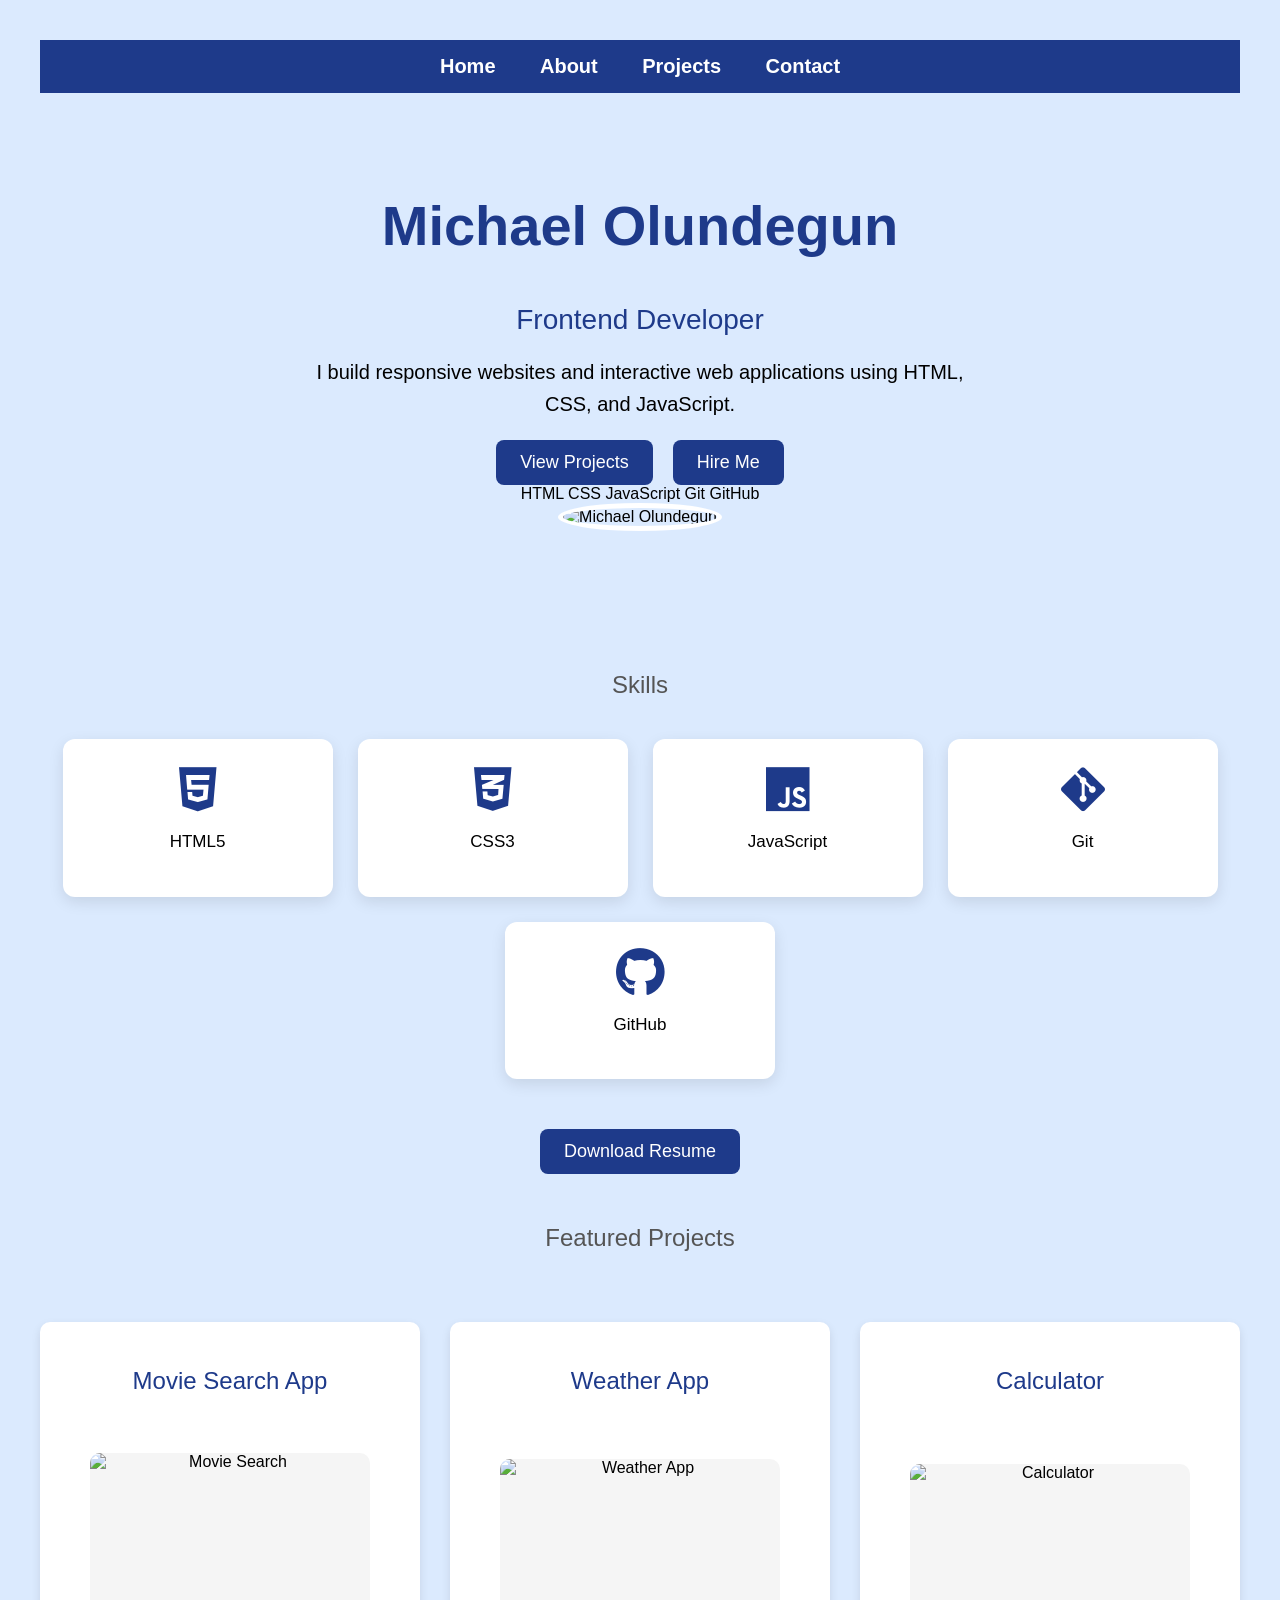
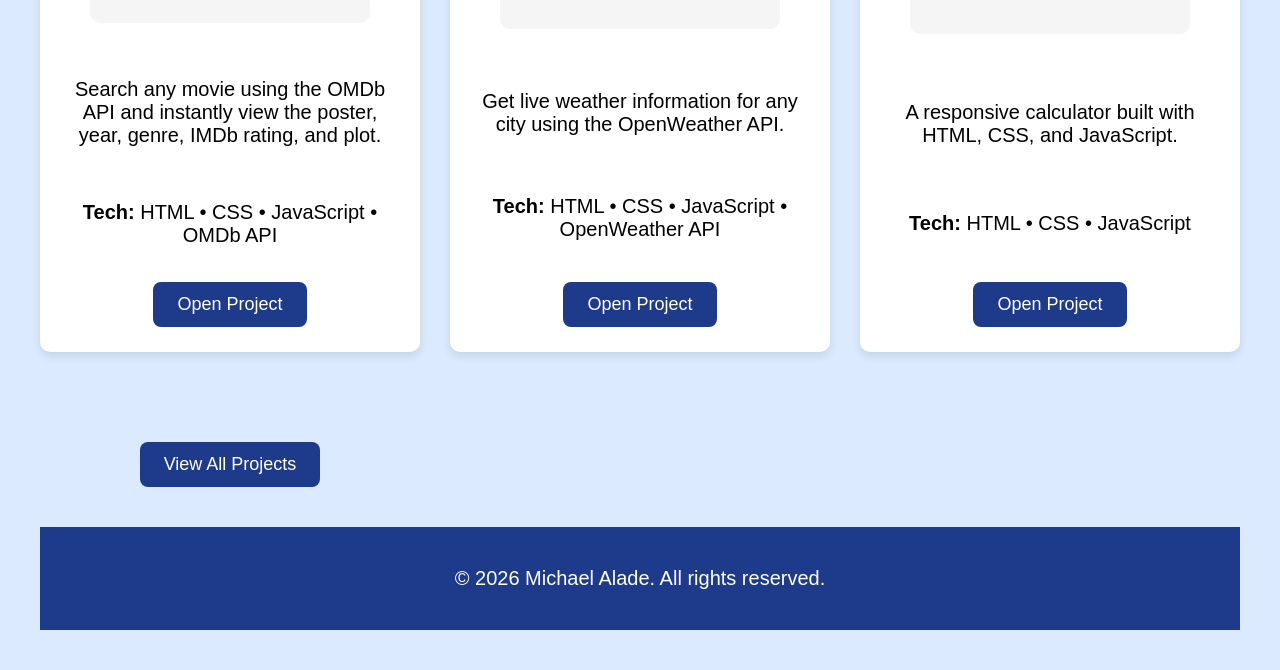
==== index.html @ 9caf170b "Added Expense Tracker and updated portfolio" ====
<!DOCTYPE html>
<html>

<head>
    <title>Michael Alade</title>
    <link rel="stylesheet" href="style.css">
    <link rel="stylesheet" href="https://cdnjs.cloudflare.com/ajax/libs/font-awesome/6.7.2/css/all.min.css">
</head>

<body>

<nav>
    <a href="index.html">Home</a>
    <a href="about.html">About</a>
    <a href="projects.html">Projects</a>
    <a href="contact.html">Contact</a>
</nav>

<div class="container">

<section class="hero">

<div class="hero-text">

<h1>Michael Olundegun</h1>

<h2>Frontend Developer</h2>

<p>
I build responsive websites and interactive web applications
using HTML, CSS, and JavaScript.
</p>

<div class="button-group">

<a href="projects.html">
<button>View Projects</button>
</a>

<a href="contact.html">
<button>Hire Me</button>
</a>

</div>

<div class="tech-stack">

<span>HTML</span>

<span>CSS</span>

<span>JavaScript</span>

<span>Git</span>

<span>GitHub</span>

</div>

</div>

<div class="hero-image">

<img src="images/michael.jpg"
alt="Michael Olundegun"
class="profile-photo">

</div>

</section>

</div>

</body>

<h2>Skills</h2>

<div class="skills">

    <div class="skill">
        <i class="fa-brands fa-html5"></i>
        <p>HTML5</p>
    </div>

    <div class="skill">
        <i class="fa-brands fa-css3-alt"></i>
        <p>CSS3</p>
    </div>

    <div class="skill">
        <i class="fa-brands fa-js"></i>
        <p>JavaScript</p>
    </div>

    <div class="skill">
    <i class="fa-brands fa-git-alt"></i>
    <p>Git</p>
</div>

   <div class="skill">
    <i class="fa-brands fa-github"></i>
    <p>GitHub</p>
</div>

</div>

<div class="resume-button">
    <a href="resume.pdf" download>
        <button>Download Resume</button>
    </a>
</div>

<h2>Featured Projects</h2>

<div class="projects-grid">
    
    <div class="project-card">
        
        <h2>Movie Search App</h2>

    <img src="images/Movie Search.png" alt="Movie Search">

    <p>
        Search any movie using the OMDb API and instantly view the poster,
        year, genre, IMDb rating, and plot.
    </p>

    <p><strong>Tech:</strong> HTML • CSS • JavaScript • OMDb API</p>

    <a href="movie.html">
        <button>Open Project</button>
    </a>

</div>

<div class="project-card">
    <h2>Weather App</h2>

    <img src="images/Weather App.png" alt="Weather App">

    <p>
        Get live weather information for any city using the OpenWeather API.
    </p>

    <p><strong>Tech:</strong> HTML • CSS • JavaScript • OpenWeather API</p>

    <a href="weather.html">
        <button>Open Project</button>
    </a>
</div>


<div class="project-card">
    <h2>Calculator</h2>

    <img src="images/calculator.png" alt="Calculator">

    <p>
        A responsive calculator built with HTML, CSS, and JavaScript.
    </p>

    <p><strong>Tech:</strong> HTML • CSS • JavaScript</p>

    <a href="calculator.html">
        <button>Open Project</button>
    </a>
</div>

<div class="button-group">
    <a href="projects.html">
        <button>View All Projects</button>
    </a>
</div>
</div>

<footer>

    <p>© 2026 Michael Alade. All rights reserved.</p>

</footer>

</body>

</html>
---- style.css ----
/* ===========================
   GENERAL
=========================== */

body {
    background-color: #dbeafe;
    font-family: Arial, sans-serif;
    text-align: center;
    padding: 40px;
    margin: 0;
}

.container{
    max-width:1200px;
    width:90%;
    margin:50px auto;
    background:transparent;
    padding:30px;
}

h1 {
    color: #1e3a8a;
}

h2 {
    color: #555;
    font-size: 24px;
    font-weight: normal;
}

p {
    font-size: 20px;
}

/* ===========================
   NAVIGATION
=========================== */

nav {
    background-color: #1e3a8a;
    padding: 15px;
    margin-bottom: 30px;
    text-align: center;
    position: sticky;
    top: 0;
    z-index: 1000;
}

nav a {
    color: white;
    text-decoration: none;
    margin: 0 20px;
    font-size: 20px;
    font-weight: bold;
}

nav a:hover {
    color: #cbd5e1;
}

/* ===========================
   BUTTONS
=========================== */

button {
    background: #1e3a8a;
    color: white;
    border: none;
    padding: 12px 24px;
    border-radius: 8px;
    font-size: 18px;
    cursor: pointer;
    transition: background-color 0.3s, transform 0.2s;
}

button:hover {
    background: #2563eb;
    transform: scale(1.05);
}

.button-group {
    display: flex;
    justify-content: center;
    gap: 20px;
    margin-top: 20px;
}

.button-group a {
    text-decoration: none;
}

/* ===========================
   PROFILE
=========================== */

.profile-photo {
    width: 180px;
    height: 180px;
    border-radius: 50%;
    object-fit: cover;
    border: 5px solid white;
}

/* ===========================
   FOOTER
=========================== */

footer {
    margin-top: 40px;
    padding: 20px;
    text-align: center;
    color: white;
    background-color: #1e3a8a;
}

/* ===========================
   PROJECT CARDS
=========================== */

.project-card {
    background: white;
    border-radius: 10px;
    padding: 25px;
    margin: 40px auto;
    max-width: 700px;
    box-shadow: 0 4px 10px rgba(0,0,0,0.1);
    transition: transform 0.3s ease, box-shadow 0.3s ease;
}

.project-card:hover {
    transform: translateY(-8px);
    box-shadow: 0 12px 30px rgba(0,0,0,0.15);
}

.project-card h2 {
    color: #1e3a8a;
}

.project-card p {
    margin: 18px 0;
}

.project-card img {
    width: 280px;
    height: 170px;
    object-fit: contain;
    display: block;
    margin: 20px auto;
    border-radius: 10px;
    background: #f5f5f5;
}

/* ===========================
   CALCULATOR
=========================== */

.calculator {
    width: 320px;
    margin: 50px auto;
    background: white;
    padding: 20px;
    border-radius: 15px;
    box-shadow: 0 5px 15px rgba(0,0,0,0.2);
}

#display {
    width: 100%;
    height: 60px;
    font-size: 28px;
    text-align: right;
    padding: 10px;
    margin-bottom: 20px;
    border: 2px solid #ddd;
    border-radius: 10px;
    box-sizing: border-box;
}

.buttons {
    display: grid;
    grid-template-columns: repeat(4, 1fr);
    gap: 10px;
}

.buttons button {
    height: 60px;
    font-size: 22px;
}

/* ===========================
   TODO APP
=========================== */

#taskList {
    list-style: none;
    padding: 0;
}

#taskList li {
    margin: 15px 0;
    cursor: pointer;
    font-size: 28px;
}

#taskList button {
    margin-left: 15px;
    padding: 5px 12px;
    font-size: 16px;
    border: none;
    border-radius: 6px;
    background-color: crimson;
}

#taskList button:hover {
    background-color: darkred;
}

/* ===========================
   CLOCK
=========================== */

.clock-container {
    text-align: center;
    margin-top: 100px;
}

#clock {
    font-size: 70px;
    font-weight: bold;
    color: #1f3c88;
    margin-top: 30px;
}

.skills{
    display:flex;
    justify-content:center;
    flex-wrap:wrap;
    gap:25px;
    margin:40px 0;
}

.skill{
    width:120px;
    background:white;
    padding:20px;
    border-radius:12px;
    box-shadow:0 5px 15px rgba(0,0,0,.1);
    transition:0.3s;
}

.skill:hover{
    transform:translateY(-8px);
}

.skill i{
    font-size:50px;
    color:#1e3a8a;
}

.skill p{
    margin-top:15px;
    font-size:18px;
}

@keyframes fadeIn{

    from{
        opacity:0;
        transform:translateY(20px);
    }

    to{
        opacity:1;
        transform:translateY(0);
    }

}

.container{
    animation:fadeIn 1s ease;
}

@media (max-width:768px){

    body{
        padding:20px;
    }

    .container{
        width:90%;
        padding:20px;
    }

    nav a{
        display:block;
        margin:12px 0;
    }

    .project-card{
        width:100%;
    }

    .project-card img{
        width:100%;
        height:auto;
    }

    #movieInput,
    #cityInput{
        width:90%;
    }

 button{
    width:100%;
    margin-top:10px;
}

} 

.hero{
    text-align:center;
    margin-bottom:60px;
}

.hero h1{
    font-size:48px;
    margin-top:20px;
}

.hero h2{
    color:#1e3a8a;
    font-size:28px;
    margin-bottom:20px;
}

.hero p{
    max-width:650px;
    margin:20px auto;
    line-height:1.6;
}

.stats{
    display:flex;
    justify-content:center;
    gap:30px;
    flex-wrap:wrap;
    margin:50px 0;
}

.stat-box{
    background:white;
    width:180px;
    padding:25px;
    border-radius:15px;
    box-shadow:0 5px 15px rgba(0,0,0,.1);
}

.stat-box h1{
    color:#1e3a8a;
    font-size:40px;
    margin:0;
}

.stat-box p{
    font-size:18px;
}

.skills {
    display: flex;
    justify-content: center;
    gap: 25px;
    flex-wrap: wrap;
    margin: 40px 0;
}

.skill {
    width: 220px;
    background: white;
    padding: 25px;
    
}

.skill:hover {
    transform: translateY(-8px);
    box-shadow: 0 12px 25px rgba(0,0,0,.15);
}

.skill h3 {
    color: #1e3a8a;
    margin-bottom: 15px;
}

.skill p {
    font-size: 17px;
    line-height: 1.5;
}

.resume-button {
    text-align: center;
    margin: 40px 0;
}

.hero h1 {
    font-size: 3.5rem;
}

.projects-grid{
    display:grid;
    grid-template-columns:repeat(auto-fit,minmax(300px,1fr));
    gap:30px;
    margin-top:30px;
}

.resume-button {
    text-align: center;
    margin: 40px 0;
    width: 100%;
}

.resume-button{
    text-align:center;
    margin:50px 0;
}

.project-card{
    display:flex;
    flex-direction:column;
    justify-content:space-between;
    min-height:580px;
}
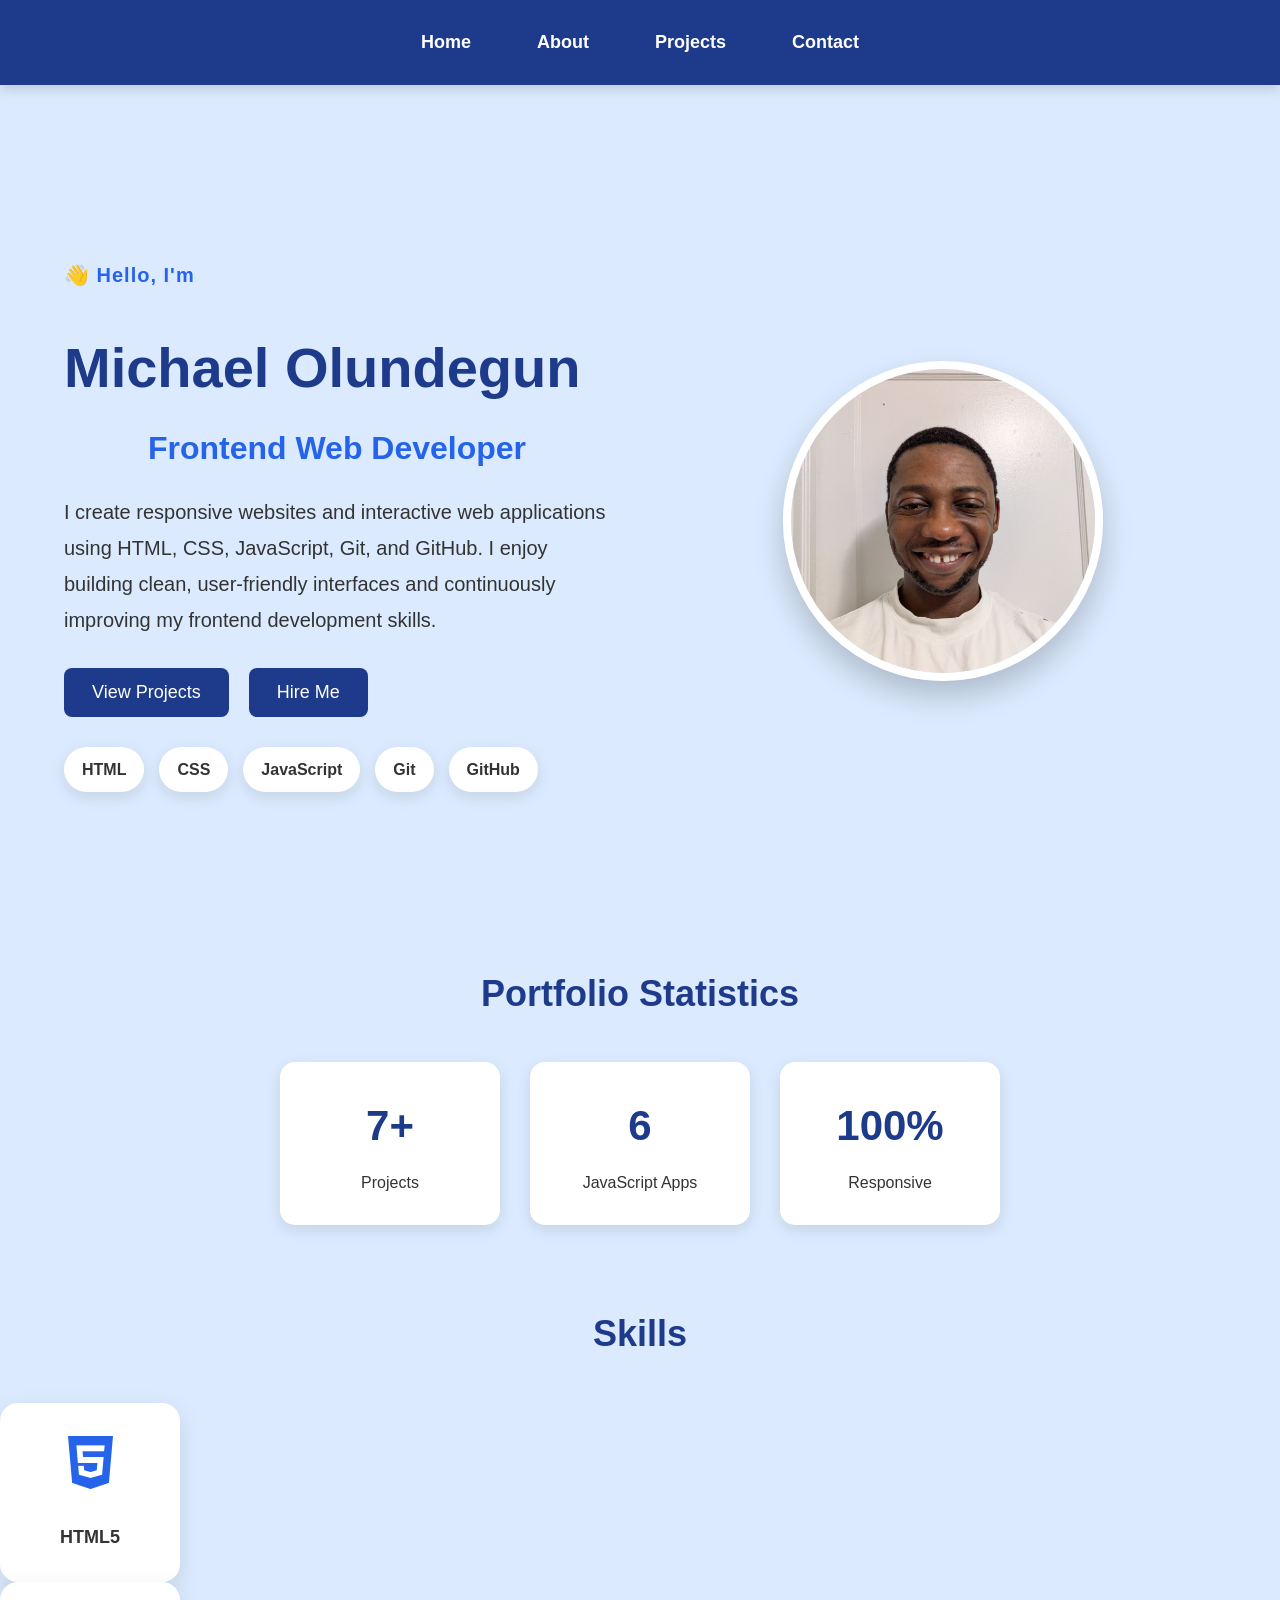
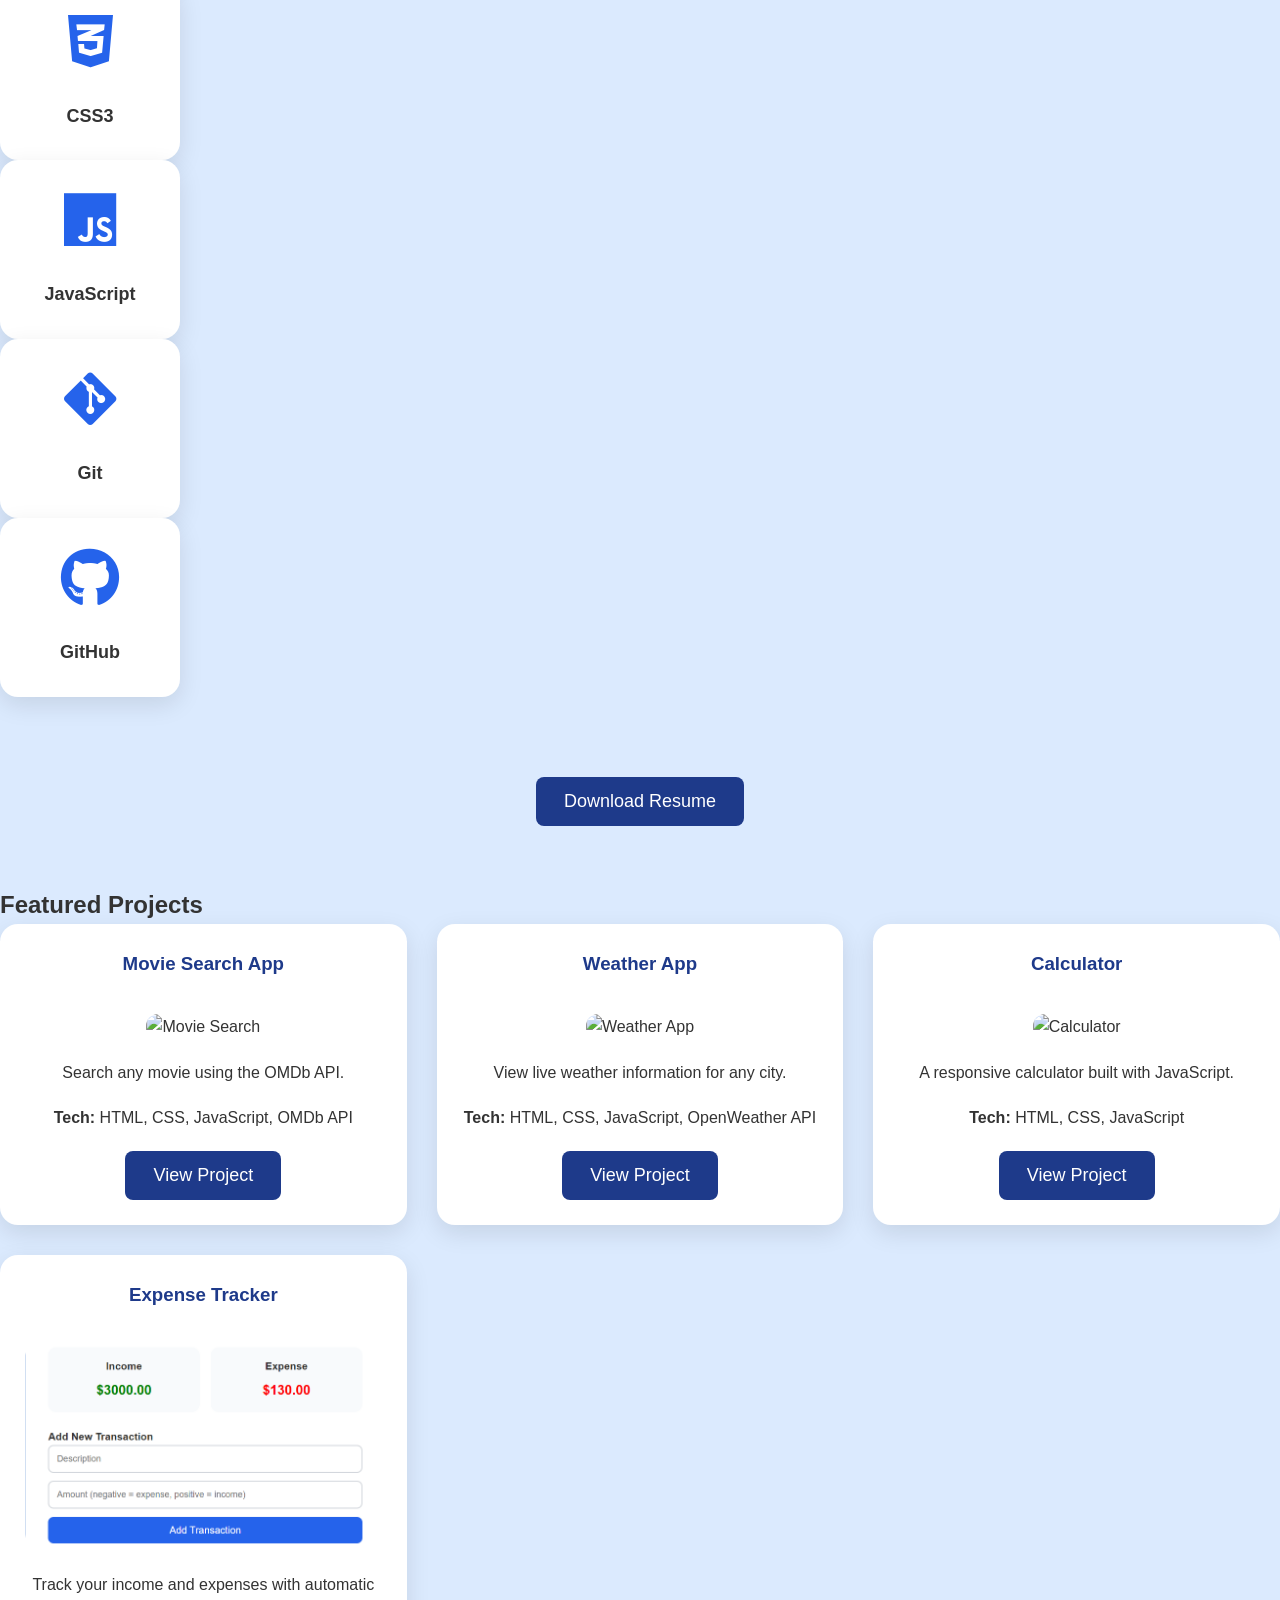
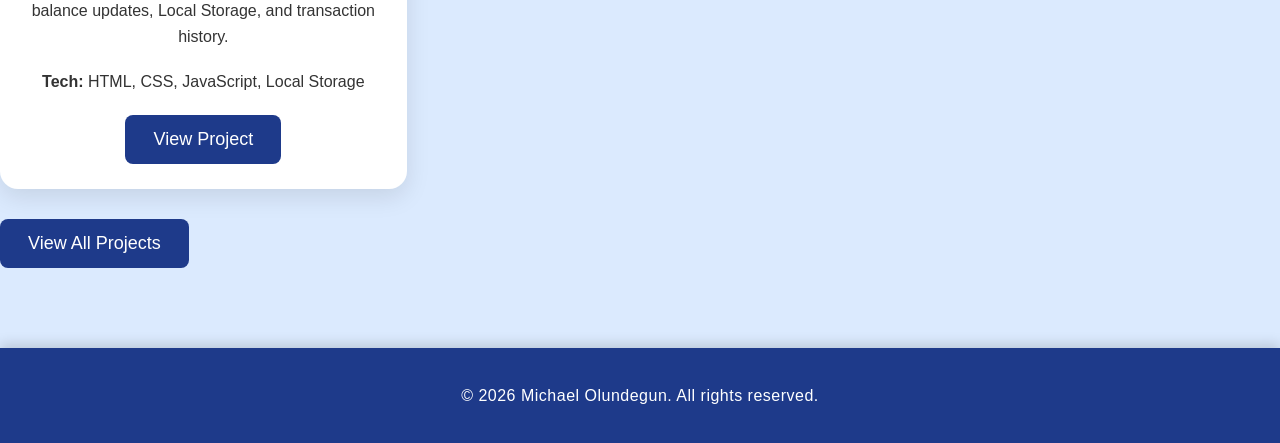
==== commit ecd8196e: "Added Expense Tracker and updated portfolio" ====
--- a/index.html
+++ b/index.html
@@ -2,14 +2,14 @@
 <html>
 
 <head>
-    <title>Michael Alade</title>
+    <title>Michael Olundegun</title>
     <link rel="stylesheet" href="style.css">
     <link rel="stylesheet" href="https://cdnjs.cloudflare.com/ajax/libs/font-awesome/6.7.2/css/all.min.css">
 </head>
 
 <body>
 
-<nav>
+    <nav>
     <a href="index.html">Home</a>
     <a href="about.html">About</a>
     <a href="projects.html">Projects</a>
@@ -17,92 +17,118 @@
 </nav>
 
 <div class="container">
-
-<section class="hero">
-
-<div class="hero-text">
+    
+    <section class="hero">
+
+    <div class="hero-text">
+
+        <p class="hero-greeting">
+    👋 Hello, I'm
+</p>
 
 <h1>Michael Olundegun</h1>
 
-<h2>Frontend Developer</h2>
-
-<p>
-I build responsive websites and interactive web applications
-using HTML, CSS, and JavaScript.
+       <h2>
+    Frontend Web Developer
+</h2>
+
+       <p>
+    I create responsive websites and interactive web applications
+    using HTML, CSS, JavaScript, Git, and GitHub. I enjoy building
+    clean, user-friendly interfaces and continuously improving my
+    frontend development skills.
 </p>
 
-<div class="button-group">
-
-<a href="projects.html">
-<button>View Projects</button>
-</a>
-
-<a href="contact.html">
-<button>Hire Me</button>
-</a>
-
-</div>
-
-<div class="tech-stack">
-
-<span>HTML</span>
-
-<span>CSS</span>
-
-<span>JavaScript</span>
-
-<span>Git</span>
-
-<span>GitHub</span>
-
-</div>
-
-</div>
-
-<div class="hero-image">
-
-<img src="images/michael.jpg"
-alt="Michael Olundegun"
-class="profile-photo">
-
-</div>
+        <div class="button-group">
+
+            <a href="projects.html">
+                <button>View Projects</button>
+            </a>
+
+            <a href="contact.html">
+                <button>Hire Me</button>
+            </a>
+
+        </div>
+
+        <div class="tech-stack">
+
+            <span>HTML</span>
+            <span>CSS</span>
+            <span>JavaScript</span>
+            <span>Git</span>
+            <span>GitHub</span>
+
+        </div>
+
+    </div>
+
+    <div class="hero-image">
+
+        <img src="images/michael.jpg"
+             alt="Michael Olundegun"
+             class="profile-photo">
+
+    </div>
 
 </section>
 
 </div>
 
-</body>
+<section class="stats-section">
+    <h2>Portfolio Statistics</h2>
+
+    <div class="stats">
+
+        <div class="stat-box">
+            <h1>7+</h1>
+            <p>Projects</p>
+        </div>
+
+        <div class="stat-box">
+            <h1>6</h1>
+            <p>JavaScript Apps</p>
+        </div>
+
+        <div class="stat-box">
+            <h1>100%</h1>
+            <p>Responsive</p>
+        </div>
+
+    </div>
+
+</section>
+
+<section class="skills-section">
 
 <h2>Skills</h2>
 
-<div class="skills">
-
-    <div class="skill">
-        <i class="fa-brands fa-html5"></i>
-        <p>HTML5</p>
-    </div>
-
-    <div class="skill">
-        <i class="fa-brands fa-css3-alt"></i>
-        <p>CSS3</p>
-    </div>
-
-    <div class="skill">
-        <i class="fa-brands fa-js"></i>
-        <p>JavaScript</p>
-    </div>
-
-    <div class="skill">
+<div class="skill">
+    <i class="fa-brands fa-html5"></i>
+    <p>HTML5</p>
+</div>
+
+<div class="skill">
+    <i class="fa-brands fa-css3-alt"></i>
+    <p>CSS3</p>
+</div>
+
+<div class="skill">
+    <i class="fa-brands fa-js"></i>
+    <p>JavaScript</p>
+</div>
+
+<div class="skill">
     <i class="fa-brands fa-git-alt"></i>
     <p>Git</p>
 </div>
 
-   <div class="skill">
+<div class="skill">
     <i class="fa-brands fa-github"></i>
     <p>GitHub</p>
 </div>
 
-</div>
+</section>
 
 <div class="resume-button">
     <a href="resume.pdf" download>
@@ -113,57 +139,88 @@
 <h2>Featured Projects</h2>
 
 <div class="projects-grid">
-    
-    <div class="project-card">
-        
-        <h2>Movie Search App</h2>
-
-    <img src="images/Movie Search.png" alt="Movie Search">
+
+    <div class="project-card">
+
+        <h3>Movie Search App</h3>
+
+        <img src="images/Movie Search.png" alt="Movie Search">
+
+        <p>
+            Search any movie using the OMDb API.
+        </p>
+
+        <p>
+            <strong>Tech:</strong> HTML, CSS, JavaScript, OMDb API
+        </p>
+
+        <a href="movie.html">
+            <button>View Project</button>
+        </a>
+
+    </div>
+
+    <div class="project-card">
+
+        <h3>Weather App</h3>
+
+        <img src="images/Weather App.png" alt="Weather App">
+
+        <p>
+            View live weather information for any city.
+        </p>
+
+        <p>
+            <strong>Tech:</strong> HTML, CSS, JavaScript, OpenWeather API
+        </p>
+
+        <a href="weather.html">
+            <button>View Project</button>
+        </a>
+
+    </div>
+
+    <div class="project-card">
+
+        <h3>Calculator</h3>
+
+        <img src="images/calculator.png" alt="Calculator">
+
+        <p>
+            A responsive calculator built with JavaScript.
+        </p>
+
+        <p>
+            <strong>Tech:</strong> HTML, CSS, JavaScript
+        </p>
+
+        <a href="calculator.html">
+            <button>View Project</button>
+        </a>
+
+    </div>
+
+    <div class="project-card">
+
+    <h3>Expense Tracker</h3>
+
+    <img src="images/expense-tracker.png" alt="Expense Tracker">
 
     <p>
-        Search any movie using the OMDb API and instantly view the poster,
-        year, genre, IMDb rating, and plot.
+        Track your income and expenses with automatic balance updates,
+        Local Storage, and transaction history.
     </p>
 
-    <p><strong>Tech:</strong> HTML • CSS • JavaScript • OMDb API</p>
-
-    <a href="movie.html">
-        <button>Open Project</button>
+    <p>
+        <strong>Tech:</strong> HTML, CSS, JavaScript, Local Storage
+    </p>
+
+    <a href="expense.html">
+        <button>View Project</button>
     </a>
 
 </div>
 
-<div class="project-card">
-    <h2>Weather App</h2>
-
-    <img src="images/Weather App.png" alt="Weather App">
-
-    <p>
-        Get live weather information for any city using the OpenWeather API.
-    </p>
-
-    <p><strong>Tech:</strong> HTML • CSS • JavaScript • OpenWeather API</p>
-
-    <a href="weather.html">
-        <button>Open Project</button>
-    </a>
-</div>
-
-
-<div class="project-card">
-    <h2>Calculator</h2>
-
-    <img src="images/calculator.png" alt="Calculator">
-
-    <p>
-        A responsive calculator built with HTML, CSS, and JavaScript.
-    </p>
-
-    <p><strong>Tech:</strong> HTML • CSS • JavaScript</p>
-
-    <a href="calculator.html">
-        <button>Open Project</button>
-    </a>
 </div>
 
 <div class="button-group">
@@ -171,11 +228,10 @@
         <button>View All Projects</button>
     </a>
 </div>
-</div>
 
 <footer>
 
-    <p>© 2026 Michael Alade. All rights reserved.</p>
+    <p>© 2026 Michael Olundegun. All rights reserved.</p>
 
 </footer>
 
--- a/style.css
+++ b/style.css
@@ -1,430 +1,996 @@
-/* ===========================
-   GENERAL
-=========================== */
+/* ==========================
+   1. CSS RESET
+========================== */
+html{
+    scroll-behavior:smooth;
+}
+
+* {
+    margin: 0;
+    padding: 0;
+    box-sizing: border-box;
+}
+
+/* ==========================
+   2. BODY
+========================== */
 
 body {
+    font-family: Arial, sans-serif;
     background-color: #dbeafe;
-    font-family: Arial, sans-serif;
-    text-align: center;
-    padding: 40px;
-    margin: 0;
-}
-
-.container{
-    max-width:1200px;
-    width:90%;
-    margin:50px auto;
-    background:transparent;
-    padding:30px;
-}
-
-h1 {
-    color: #1e3a8a;
-}
-
-h2 {
-    color: #555;
-    font-size: 24px;
-    font-weight: normal;
-}
-
-p {
-    font-size: 20px;
-}
-
-/* ===========================
-   NAVIGATION
-=========================== */
-
-nav {
+    color: #333;
+    line-height: 1.6;
+}
+
+/* ==========================
+   3. CONTAINER
+========================== */
+
+.container {
+    width: 90%;
+    max-width: 1200px;
+    margin: 0 auto;
+}
+
+/* ==========================
+   4. NAVIGATION
+========================== */
+
+nav{
+    background:#1e3a8a;
+    padding:18px 30px;
+    display:flex;
+    justify-content:center;
+    align-items:center;
+    gap:30px;
+    position:sticky;
+    top:0;
+    z-index:1000;
+    box-shadow:0 4px 12px rgba(0,0,0,.15);
+}
+
+nav a{
+    color:white;
+    text-decoration:none;
+    font-size:18px;
+    font-weight:600;
+    padding:10px 18px;
+    border-radius:8px;
+    transition:all .3s ease;
+}
+
+nav a:hover{
+    background:white;
+    color:#1e3a8a;
+    transform:translateY(-2px);
+}
+
+/* ==========================
+   5. BUTTONS
+========================== */
+
+.button-group {
+    display: flex;
+    gap: 20px;
+    margin-top: 30px;
+}
+
+.button-group a {
+    text-decoration: none;
+}
+
+button {
     background-color: #1e3a8a;
-    padding: 15px;
-    margin-bottom: 30px;
-    text-align: center;
-    position: sticky;
-    top: 0;
-    z-index: 1000;
-}
-
-nav a {
-    color: white;
-    text-decoration: none;
-    margin: 0 20px;
-    font-size: 20px;
-    font-weight: bold;
-}
-
-nav a:hover {
-    color: #cbd5e1;
-}
-
-/* ===========================
-   BUTTONS
-=========================== */
-
-button {
-    background: #1e3a8a;
     color: white;
     border: none;
-    padding: 12px 24px;
+    padding: 14px 28px;
     border-radius: 8px;
     font-size: 18px;
     cursor: pointer;
-    transition: background-color 0.3s, transform 0.2s;
+    transition: 0.3s;
 }
 
 button:hover {
-    background: #2563eb;
-    transform: scale(1.05);
-}
-
-.button-group {
+    background-color: #2563eb;
+    transform: translateY(-3px);
+}
+
+/* ==========================
+   6. HERO SECTION
+========================== */
+
+.hero {
+    display: flex;
+    justify-content: space-between;
+    align-items: center;
+    gap: 60px;
+    min-height: 80vh;
+}
+
+.hero-text {
+    flex: 1;
+}
+
+.hero-text h1 {
+    font-size: 60px;
+    color: #1e3a8a;
+    margin-bottom: 10px;
+}
+
+.hero-text h2 {
+    color: #2563eb;
+    font-size: 32px;
+    margin-bottom: 20px;
+}
+
+.hero-text p {
+    font-size: 22px;
+    max-width: 600px;
+    margin-bottom: 30px;
+}
+
+.hero-image {
+    flex: 1;
+    text-align: center;
+}
+
+.profile-photo {
+    width: 320px;
+    height: 320px;
+    object-fit: cover;
+    border-radius: 50%;
+    border: 8px solid white;
+    box-shadow: 0 15px 30px rgba(0,0,0,.2);
+}
+
+/* ==========================
+   7. TECH STACK
+========================== */
+
+.tech-stack {
+    display: flex;
+    flex-wrap: wrap;
+    gap: 15px;
+    margin-top: 30px;
+}
+
+.tech-stack span {
+    background: white;
+    padding: 10px 18px;
+    border-radius: 30px;
+    box-shadow: 0 5px 15px rgba(0,0,0,.1);
+    font-weight: bold;
+}
+
+/* ==========================
+   8. SECTION TITLES
+========================== */
+
+section {
+    margin: 80px 0;
+}
+
+section h2 {
+    text-align: center;
+    color: #1e3a8a;
+    font-size: 36px;
+    margin-bottom: 40px;
+}
+
+/* ==========================
+   9. STATISTICS
+========================== */
+
+.stats {
     display: flex;
     justify-content: center;
-    gap: 20px;
-    margin-top: 20px;
-}
-
-.button-group a {
-    text-decoration: none;
-}
-
-/* ===========================
-   PROFILE
-=========================== */
-
-.profile-photo {
-    width: 180px;
-    height: 180px;
-    border-radius: 50%;
-    object-fit: cover;
-    border: 5px solid white;
-}
-
-/* ===========================
-   FOOTER
-=========================== */
-
-footer {
-    margin-top: 40px;
-    padding: 20px;
+    gap: 30px;
+    flex-wrap: wrap;
+}
+
+.stat-box {
+    background: white;
+    width: 220px;
+    padding: 30px;
+    border-radius: 15px;
     text-align: center;
-    color: white;
-    background-color: #1e3a8a;
-}
-
-/* ===========================
-   PROJECT CARDS
-=========================== */
-
-.project-card {
-    background: white;
-    border-radius: 10px;
-    padding: 25px;
-    margin: 40px auto;
-    max-width: 700px;
-    box-shadow: 0 4px 10px rgba(0,0,0,0.1);
-    transition: transform 0.3s ease, box-shadow 0.3s ease;
-}
-
-.project-card:hover {
-    transform: translateY(-8px);
-    box-shadow: 0 12px 30px rgba(0,0,0,0.15);
-}
-
-.project-card h2 {
+    box-shadow: 0 5px 15px rgba(0,0,0,.1);
+}
+
+.stat-box h1 {
     color: #1e3a8a;
-}
-
-.project-card p {
-    margin: 18px 0;
-}
-
-.project-card img {
-    width: 280px;
-    height: 170px;
-    object-fit: contain;
-    display: block;
-    margin: 20px auto;
-    border-radius: 10px;
-    background: #f5f5f5;
-}
-
-/* ===========================
-   CALCULATOR
-=========================== */
-
-.calculator {
-    width: 320px;
-    margin: 50px auto;
-    background: white;
-    padding: 20px;
-    border-radius: 15px;
-    box-shadow: 0 5px 15px rgba(0,0,0,0.2);
-}
-
-#display {
-    width: 100%;
-    height: 60px;
-    font-size: 28px;
-    text-align: right;
-    padding: 10px;
-    margin-bottom: 20px;
-    border: 2px solid #ddd;
-    border-radius: 10px;
-    box-sizing: border-box;
-}
-
-.buttons {
-    display: grid;
-    grid-template-columns: repeat(4, 1fr);
-    gap: 10px;
-}
-
-.buttons button {
-    height: 60px;
-    font-size: 22px;
-}
-
-/* ===========================
-   TODO APP
-=========================== */
-
-#taskList {
-    list-style: none;
-    padding: 0;
-}
-
-#taskList li {
-    margin: 15px 0;
-    cursor: pointer;
-    font-size: 28px;
-}
-
-#taskList button {
-    margin-left: 15px;
-    padding: 5px 12px;
-    font-size: 16px;
-    border: none;
-    border-radius: 6px;
-    background-color: crimson;
-}
-
-#taskList button:hover {
-    background-color: darkred;
-}
-
-/* ===========================
-   CLOCK
-=========================== */
-
-.clock-container {
-    text-align: center;
-    margin-top: 100px;
-}
-
-#clock {
-    font-size: 70px;
-    font-weight: bold;
-    color: #1f3c88;
-    margin-top: 30px;
-}
-
-.skills{
-    display:flex;
-    justify-content:center;
-    flex-wrap:wrap;
-    gap:25px;
-    margin:40px 0;
-}
-
-.skill{
-    width:120px;
-    background:white;
-    padding:20px;
-    border-radius:12px;
-    box-shadow:0 5px 15px rgba(0,0,0,.1);
-    transition:0.3s;
-}
-
-.skill:hover{
-    transform:translateY(-8px);
-}
-
-.skill i{
-    font-size:50px;
-    color:#1e3a8a;
-}
-
-.skill p{
-    margin-top:15px;
-    font-size:18px;
-}
-
-@keyframes fadeIn{
-
-    from{
-        opacity:0;
-        transform:translateY(20px);
-    }
-
-    to{
-        opacity:1;
-        transform:translateY(0);
-    }
-
-}
-
-.container{
-    animation:fadeIn 1s ease;
-}
-
-@media (max-width:768px){
-
-    body{
-        padding:20px;
-    }
-
-    .container{
-        width:90%;
-        padding:20px;
-    }
-
-    nav a{
-        display:block;
-        margin:12px 0;
-    }
-
-    .project-card{
-        width:100%;
-    }
-
-    .project-card img{
-        width:100%;
-        height:auto;
-    }
-
-    #movieInput,
-    #cityInput{
-        width:90%;
-    }
-
- button{
-    width:100%;
-    margin-top:10px;
-}
-
-} 
-
-.hero{
-    text-align:center;
-    margin-bottom:60px;
-}
-
-.hero h1{
-    font-size:48px;
-    margin-top:20px;
-}
-
-.hero h2{
-    color:#1e3a8a;
-    font-size:28px;
-    margin-bottom:20px;
-}
-
-.hero p{
-    max-width:650px;
-    margin:20px auto;
-    line-height:1.6;
-}
-
-.stats{
-    display:flex;
-    justify-content:center;
-    gap:30px;
-    flex-wrap:wrap;
-    margin:50px 0;
-}
-
-.stat-box{
-    background:white;
-    width:180px;
-    padding:25px;
-    border-radius:15px;
-    box-shadow:0 5px 15px rgba(0,0,0,.1);
-}
-
-.stat-box h1{
-    color:#1e3a8a;
-    font-size:40px;
-    margin:0;
-}
-
-.stat-box p{
-    font-size:18px;
-}
+    font-size: 42px;
+}
+
+.stat-box p {
+    margin-top: 10px;
+}
+
+/* ==========================
+   10. SKILLS
+========================== */
 
 .skills {
     display: flex;
     justify-content: center;
     gap: 25px;
     flex-wrap: wrap;
-    margin: 40px 0;
-}
-
-.skill {
-    width: 220px;
-    background: white;
-    padding: 25px;
-    
-}
-
-.skill:hover {
-    transform: translateY(-8px);
-    box-shadow: 0 12px 25px rgba(0,0,0,.15);
-}
-
-.skill h3 {
+}
+
+.skill{
+    width:180px;
+    background:white;
+    padding:30px 25px;
+    border-radius:18px;
+    text-align:center;
+    box-shadow:0 8px 25px rgba(0,0,0,.10);
+    transition:transform .35s ease,
+               box-shadow .35s ease;
+}
+
+.skill:hover{
+    transform:translateY(-10px) scale(1.05);
+    box-shadow:0 18px 35px rgba(0,0,0,.18);
+}
+
+.skill i{
+    font-size:60px;
+    color:#2563eb;
+    margin-bottom:15px;
+    transition:transform .3s ease;
+}
+
+.skill:hover i{
+    transform:rotate(8deg) scale(1.1);
+}
+
+.skill p{
+    margin-top:15px;
+    font-weight:600;
+    font-size:18px;
+    color:#333;
+}
+
+
+/* ==========================
+   11. PROJECTS
+========================== */
+
+.projects-grid {
+    display: grid;
+    grid-template-columns: repeat(auto-fit, minmax(320px, 1fr));
+    gap: 30px;
+}
+
+.project-card{
+    background:white;
+    border-radius:18px;
+    padding:25px;
+    box-shadow:0 8px 25px rgba(0,0,0,.10);
+    text-align:center;
+    transition:transform .35s ease,
+               box-shadow .35s ease;
+    overflow:hidden;
+}
+
+.project-card:hover{
+    transform:translateY(-10px) scale(1.02);
+    box-shadow:0 18px 40px rgba(0,0,0,.18);
+}
+
+.project-card img{
+    width:100%;
+    height:200px;
+    object-fit:cover;
+    border-radius:12px;
+    margin:20px 0;
+    transition:transform .35s ease;
+}
+
+.project-card:hover img{
+    transform:scale(1.05);
+}
+
+.project-card h3 {
     color: #1e3a8a;
     margin-bottom: 15px;
 }
 
-.skill p {
-    font-size: 17px;
-    line-height: 1.5;
-}
+.project-card p {
+    margin-bottom: 20px;
+}
+
+/* ==========================
+   12. RESUME BUTTON
+========================== */
 
 .resume-button {
     text-align: center;
-    margin: 40px 0;
-}
-
-.hero h1 {
-    font-size: 3.5rem;
-}
-
-.projects-grid{
+    margin: 60px 0;
+}
+
+footer{
+    background:#1e3a8a;
+    color:white;
+    text-align:center;
+    padding:35px 20px;
+    margin-top:80px;
+    box-shadow:0 -4px 12px rgba(0,0,0,.15);
+}
+
+footer p{
+    font-size:16px;
+    letter-spacing:.5px;
+    margin:0;
+}
+
+/* ==========================
+   14. ANIMATION
+========================== */
+
+@keyframes fadeIn {
+    from {
+        opacity: 0;
+        transform: translateY(25px);
+    }
+
+    to {
+        opacity: 1;
+        transform: translateY(0);
+    }
+}
+
+.hero,
+.stats,
+.skills,
+.projects-grid {
+    animation: fadeIn 1s ease;
+}
+
+/* ==========================
+   15. RESPONSIVE DESIGN
+========================== */
+
+@media (max-width: 768px) {
+
+    nav a {
+        display: block;
+        margin: 12px 0;
+    }
+
+    .hero {
+        flex-direction: column-reverse;
+        text-align: center;
+        gap: 40px;
+    }
+
+    .hero-text {
+        text-align: center;
+    }
+
+    .hero-text h1 {
+        font-size: 42px;
+    }
+
+    .hero-text h2 {
+        font-size: 26px;
+    }
+
+    .hero-text p {
+        font-size: 18px;
+    }
+
+    .button-group {
+        flex-direction: column;
+        align-items: center;
+    }
+
+    button {
+        width: 220px;
+    }
+
+    .profile-photo {
+        width: 240px;
+        height: 240px;
+    }
+
+    .tech-stack {
+        justify-content: center;
+    }
+
+    .stat-box,
+    .skill {
+        width: 100%;
+        max-width: 300px;
+    }
+}
+
+/* ===========================
+   CONTACT PAGE
+=========================== */
+
+.contact-card{
+    max-width:650px;
+    margin:50px auto;
+    background:white;
+    padding:50px;
+    border-radius:20px;
+    box-shadow:0 10px 30px rgba(0,0,0,.1);
+    text-align:left;
+}
+
+.contact-card h1{
+    color:#1e3a8a;
+    margin-bottom:30px;
+}
+
+.contact-card p{
+    margin-top:20px;
+    margin-bottom:8px;
+    font-weight:bold;
+}
+
+.contact-card a{
+    color:#2563eb;
+    text-decoration:none;
+    font-size:18px;
+}
+
+.contact-card a:hover{
+    text-decoration:underline;
+}
+
+.connect-title{
+    margin-top:40px;
+    color:#1e3a8a;
+}
+
+.social-buttons{
+    display:flex;
+    gap:20px;
+    margin-top:20px;
+}
+
+.social-buttons a{
+    text-decoration:none;
+}
+
+.social-buttons button{
+    width:160px;
+}
+
+/* ===========================
+   ABOUT PAGE
+=========================== */
+
+.about-card{
+    max-width:700px;
+    margin:50px auto;
+    background:white;
+    padding:50px;
+    border-radius:20px;
+    box-shadow:0 10px 30px rgba(0,0,0,.1);
+    text-align:left;
+}
+
+.about-photo{
+    width:160px;
+    height:160px;
+    border-radius:50%;
+    object-fit:cover;
+    display:block;
+    margin:0 auto 30px;
+    border:6px solid #1e3a8a;
+    box-shadow:0 10px 25px rgba(0,0,0,.15);
+}
+
+.about-card h1{
+    color:#1e3a8a;
+    margin-bottom:25px;
+}
+
+.about-card h2{
+    color:#1e3a8a;
+    margin-top:40px;
+    margin-bottom:20px;
+}
+
+.about-card p{
+    line-height:1.8;
+    margin-bottom:20px;
+}
+
+.about-skills{
+    display:flex;
+    flex-wrap:wrap;
+    gap:15px;
+    margin-top:20px;
+}
+
+.about-skill{
+    background:#1e3a8a;
+    color:white;
+    padding:12px 20px;
+    border-radius:30px;
+    font-weight:bold;
+}
+
+/* ==========================
+   CALCULATOR
+========================== */
+
+.calculator{
+    max-width:400px;
+    margin:60px auto;
+    background:white;
+    padding:30px;
+    border-radius:20px;
+    box-shadow:0 10px 30px rgba(0,0,0,.15);
+}
+
+#display{
+    width:100%;
+    padding:18px;
+    font-size:30px;
+    margin-bottom:20px;
+    text-align:right;
+    border:2px solid #ccc;
+    border-radius:10px;
+}
+
+.buttons{
     display:grid;
-    grid-template-columns:repeat(auto-fit,minmax(300px,1fr));
-    gap:30px;
+    grid-template-columns:repeat(4,1fr);
+    gap:15px;
+}
+
+.buttons button{
+    padding:20px;
+    font-size:24px;
+}
+
+/* ==========================
+   TO-DO LIST
+========================== */
+
+.todo-container{
+    max-width:600px;
+    margin:60px auto;
+    background:white;
+    padding:40px;
+    border-radius:20px;
+    box-shadow:0 10px 25px rgba(0,0,0,.1);
+}
+
+.todo-container h1{
+    color:#1e3a8a;
+    text-align:center;
+    margin-bottom:30px;
+}
+
+.todo-input{
+    display:flex;
+    gap:15px;
+    margin-bottom:30px;
+}
+
+.todo-input input{
+    flex:1;
+    padding:14px;
+    font-size:18px;
+    border:2px solid #d1d5db;
+    border-radius:10px;
+}
+
+#taskList{
+    list-style:none;
+    padding:0;
+}
+
+#taskList li{
+    display:flex;
+    justify-content:space-between;
+    align-items:center;
+    background:#f8fafc;
+    padding:15px;
+    margin-bottom:15px;
+    border-radius:10px;
+    font-size:18px;
+}
+
+#taskList li button{
+    width:110px;
+    padding:10px;
+}
+
+/* ==========================
+   WEATHER APP
+========================== */
+
+.weather-container{
+    max-width:650px;
+    margin:60px auto;
+    background:white;
+    padding:40px;
+    border-radius:20px;
+    box-shadow:0 10px 25px rgba(0,0,0,.1);
+    text-align:center;
+}
+
+.weather-container h1{
+    color:#1e3a8a;
+    margin-bottom:30px;
+}
+
+.weather-search{
+    display:flex;
+    gap:15px;
+    justify-content:center;
+    margin-bottom:30px;
+}
+
+.weather-search input{
+    flex:1;
+    padding:14px;
+    font-size:18px;
+    border:2px solid #d1d5db;
+    border-radius:10px;
+}
+
+#weatherResult{
     margin-top:30px;
 }
 
-.resume-button {
-    text-align: center;
-    margin: 40px 0;
-    width: 100%;
-}
-
-.resume-button{
+#weatherResult h2{
+    color:#1e3a8a;
+    margin-bottom:15px;
+}
+
+#weatherResult img{
+    width:120px;
+}
+
+#weatherResult p{
+    font-size:20px;
+    margin:12px 0;
+}
+
+/* ==========================
+   MOVIE SEARCH APP
+========================== */
+
+.movie-container{
+    max-width:700px;
+    margin:60px auto;
+    background:white;
+    padding:40px;
+    border-radius:20px;
+    box-shadow:0 10px 25px rgba(0,0,0,.1);
     text-align:center;
-    margin:50px 0;
-}
-
-.project-card{
+}
+
+.movie-container h1{
+    color:#1e3a8a;
+    margin-bottom:30px;
+}
+
+.movie-search{
     display:flex;
-    flex-direction:column;
+    gap:15px;
+    justify-content:center;
+    margin-bottom:30px;
+}
+
+.movie-search input{
+    flex:1;
+    padding:14px;
+    font-size:18px;
+    border:2px solid #d1d5db;
+    border-radius:10px;
+}
+
+#movieResult{
+    margin-top:30px;
+}
+
+#movieResult img{
+    width:250px;
+    border-radius:12px;
+    margin-bottom:20px;
+    box-shadow:0 8px 20px rgba(0,0,0,.2);
+}
+
+#movieResult h2{
+    color:#1e3a8a;
+    margin-bottom:15px;
+}
+
+#movieResult p{
+    font-size:18px;
+    margin:12px 0;
+    line-height:1.6;
+}
+
+/* ==========================
+   DIGITAL CLOCK
+========================== */
+
+.clock-container{
+    max-width:600px;
+    margin:80px auto;
+    background:white;
+    padding:50px;
+    border-radius:20px;
+    box-shadow:0 10px 25px rgba(0,0,0,.1);
+    text-align:center;
+}
+
+.clock-container h1{
+    color:#1e3a8a;
+    margin-bottom:30px;
+}
+
+#clock{
+    font-size:48px;
+    font-weight:bold;
+    color:#2563eb;
+    background:#f8fafc;
+    padding:25px;
+    border-radius:15px;
+    letter-spacing:3px;
+}
+
+/* ==========================
+   RESPONSIVE DESIGN
+========================== */
+
+@media (max-width:768px){
+
+    /* Navigation */
+
+    nav{
+        flex-direction:column;
+        gap:15px;
+        text-align:center;
+    }
+
+    nav ul{
+        flex-direction:column;
+        gap:12px;
+        padding:0;
+    }
+
+    /* Hero Section */
+
+    .hero{
+        flex-direction:column-reverse;
+        text-align:center;
+        padding:40px 20px;
+    }
+
+    .hero-text{
+        width:100%;
+    }
+
+    .hero-image{
+        width:100%;
+        margin-bottom:25px;
+    }
+
+    .hero-image img{
+        width:220px;
+        height:220px;
+    }
+
+    /* Buttons */
+
+    .hero-buttons{
+        display:flex;
+        flex-direction:column;
+        gap:15px;
+        align-items:center;
+    }
+
+    .hero-buttons a{
+        width:220px;
+    }
+
+    .hero-buttons button{
+        width:100%;
+    }
+
+    /* Tech Stack */
+
+    .tech-stack{
+        justify-content:center;
+    }
+
+    /* Statistics */
+
+    .stats{
+        flex-direction:column;
+        gap:20px;
+    }
+
+    /* Skills */
+
+    .skills-grid{
+        grid-template-columns:1fr;
+    }
+
+    /* Projects */
+
+    .projects-grid{
+        grid-template-columns:1fr;
+    }
+
+    /* Contact */
+
+    .contact-card{
+        margin:20px;
+        padding:25px;
+    }
+
+    /* About */
+
+    .about-card{
+        margin:20px;
+        padding:25px;
+    }
+
+}
+
+/* ==========================
+   HERO IMPROVEMENTS
+========================== */
+
+.hero-greeting{
+    font-size:18px;
+    color:#2563eb;
+    font-weight:600;
+    margin-bottom:10px;
+    letter-spacing:1px;
+}
+
+.hero h1{
+    font-size:56px;
+    margin-bottom:10px;
+}
+
+.hero h2{
+    font-size:32px;
+    color:#2563eb;
+    margin-bottom:20px;
+}
+
+.hero p{
+    font-size:20px;
+    line-height:1.8;
+    max-width:600px;
+}
+
+/* ==========================
+   EXPENSE TRACKER
+========================== */
+
+.expense-container{
+    max-width:650px;
+    margin:60px auto;
+    background:white;
+    padding:40px;
+    border-radius:20px;
+    box-shadow:0 10px 25px rgba(0,0,0,.1);
+}
+
+.expense-container h1{
+    text-align:center;
+    color:#1e3a8a;
+    margin-bottom:25px;
+}
+
+.balance-box{
+    text-align:center;
+    background:#f8fafc;
+    padding:20px;
+    border-radius:15px;
+    margin-bottom:25px;
+}
+
+.balance-box h2{
+    color:#555;
+    margin-bottom:10px;
+}
+
+#balance{
+    color:#2563eb;
+    font-size:42px;
+}
+
+.income-expense{
+    display:flex;
     justify-content:space-between;
-    min-height:580px;
-}
-
+    gap:20px;
+    margin-bottom:30px;
+}
+
+.income,
+.expense{
+    flex:1;
+    background:#f8fafc;
+    padding:20px;
+    border-radius:15px;
+    text-align:center;
+}
+
+.income h3,
+.expense h3{
+    margin-bottom:10px;
+}
+
+#money-plus{
+    color:green;
+    font-size:24px;
+    font-weight:bold;
+}
+
+#money-minus{
+    color:red;
+    font-size:24px;
+    font-weight:bold;
+}
+
+.expense-container input{
+    width:100%;
+    padding:14px;
+    margin-bottom:15px;
+    border:2px solid #d1d5db;
+    border-radius:10px;
+    font-size:16px;
+}
+
+#addTransaction{
+    width:100%;
+    padding:14px;
+    border:none;
+    border-radius:10px;
+    background:#2563eb;
+    color:white;
+    font-size:18px;
+    cursor:pointer;
+    transition:.3s;
+}
+
+#addTransaction:hover{
+    background:#1e40af;
+}
+
+#list{
+    list-style:none;
+    margin-top:20px;
+    padding:0;
+}
+
+#list li{
+    display:flex;
+    justify-content:space-between;
+    align-items:center;
+    background:#f8fafc;
+    padding:15px;
+    margin-bottom:12px;
+    border-radius:10px;
+}
+
+.delete-btn{
+    background:#ef4444;
+    color:white;
+    border:none;
+    padding:6px 12px;
+    border-radius:6px;
+    cursor:pointer;
+    margin-left:10px;
+    transition:.3s;
+}
+
+.delete-btn:hover{
+    background:#b91c1c;
+}
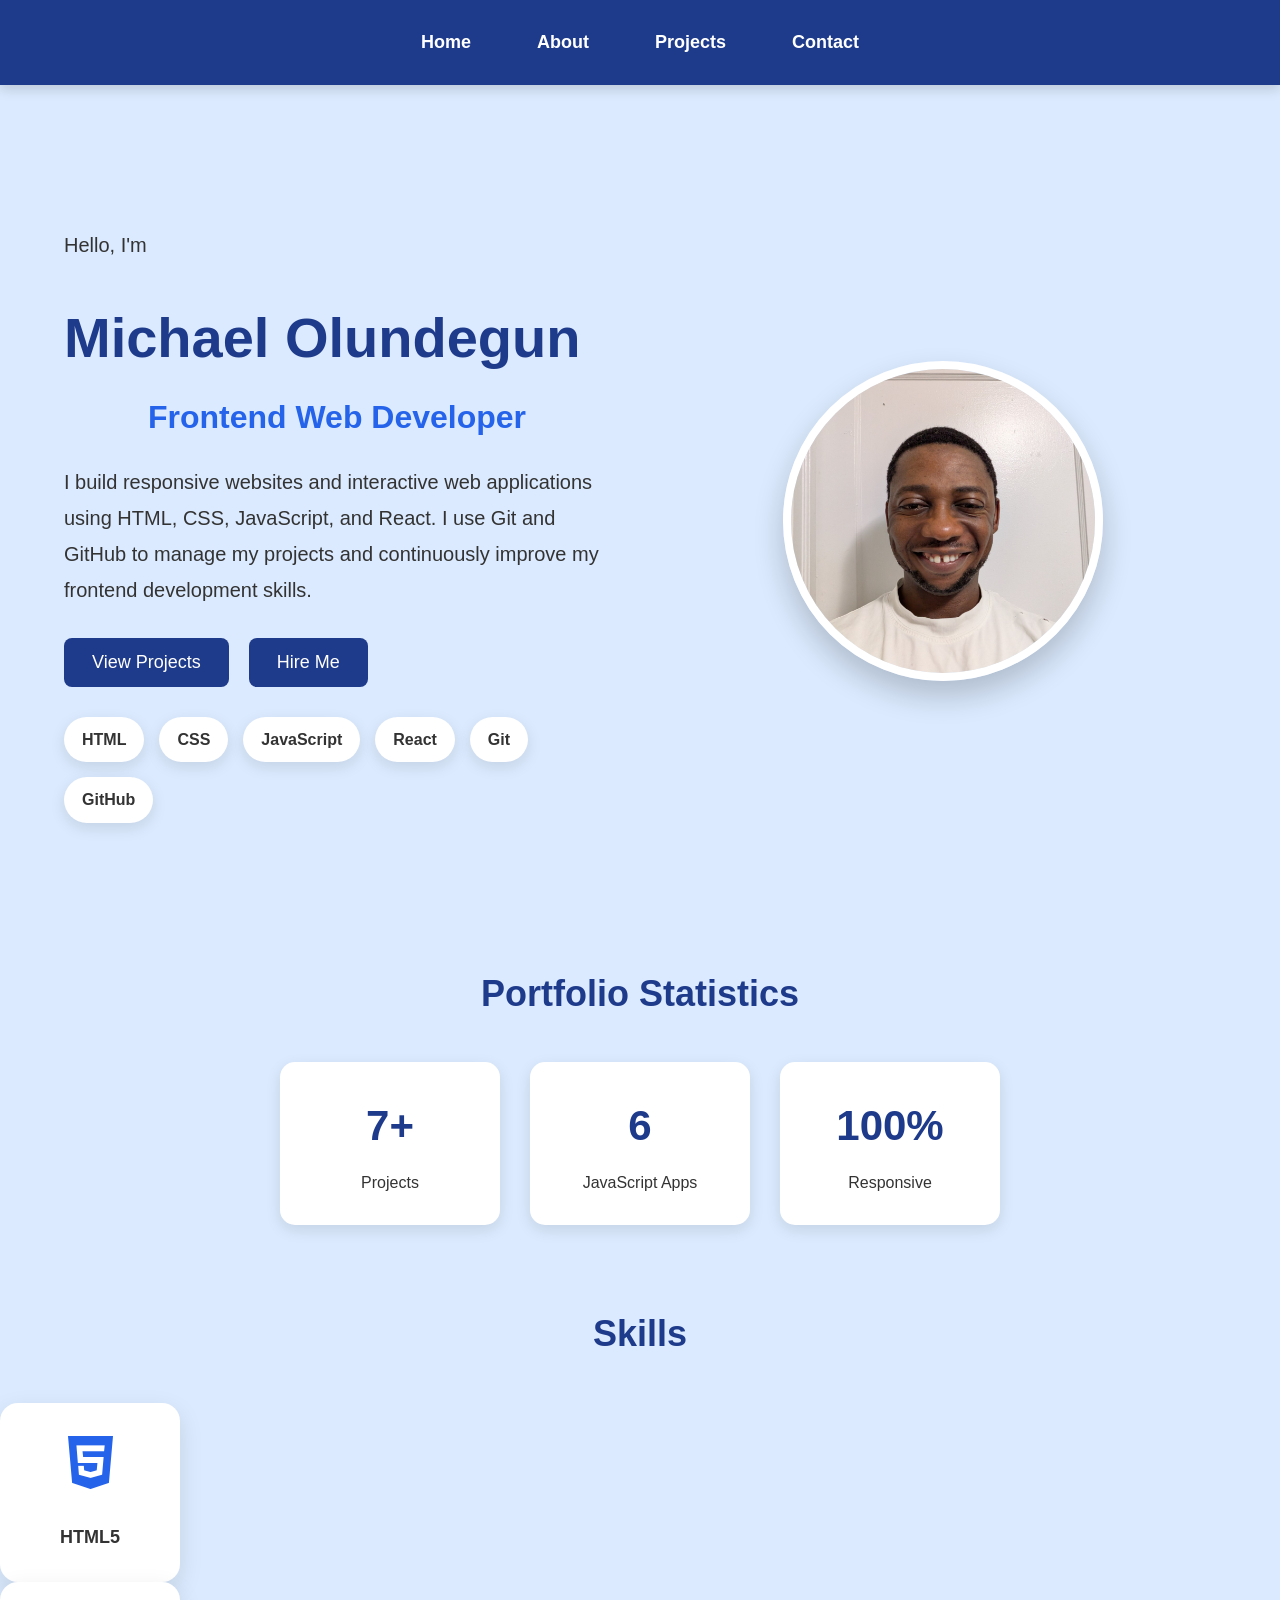
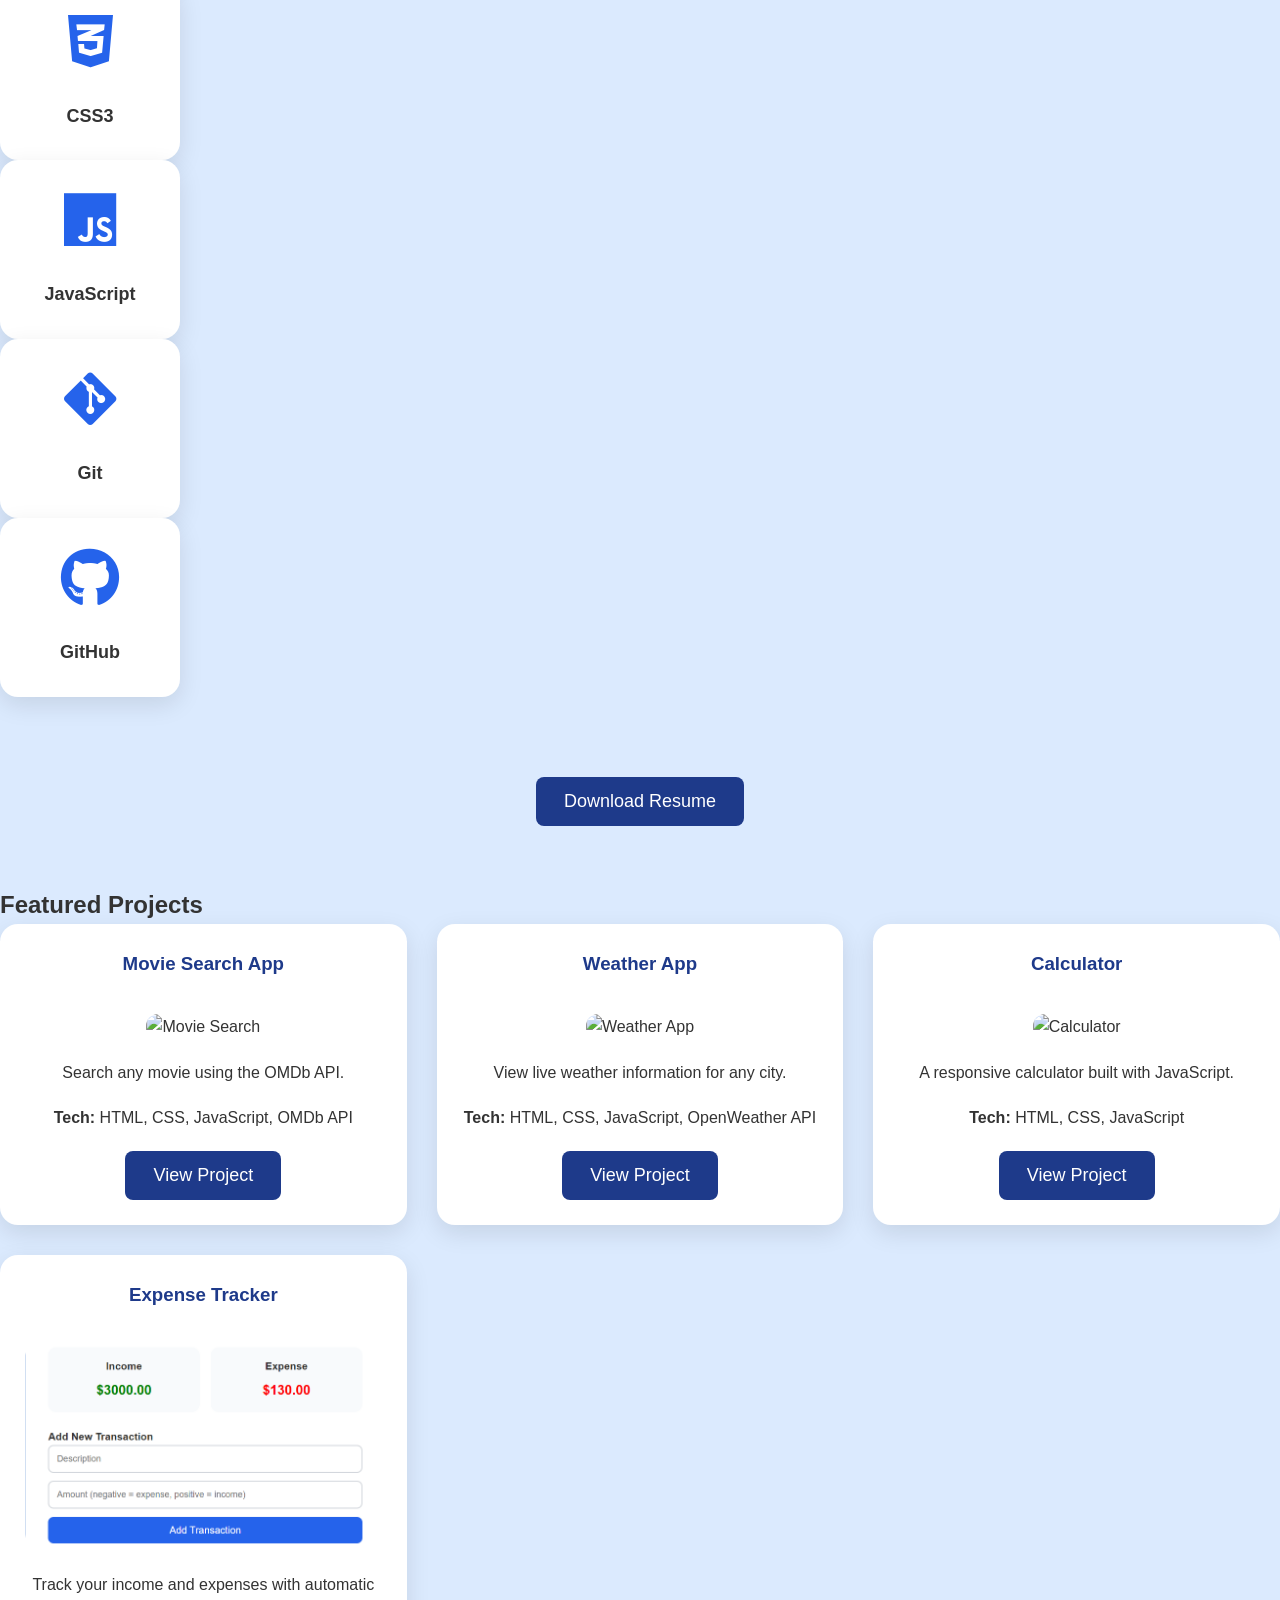
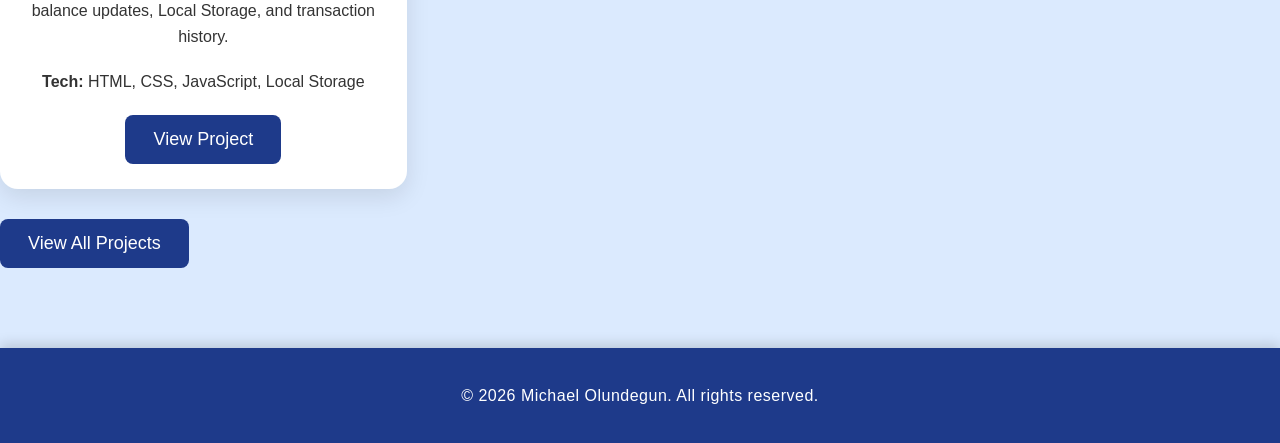
==== commit 2f8924dd: "Add files via upload" ====
--- a/index.html
+++ b/index.html
@@ -1,240 +1,238 @@
-<!DOCTYPE html>
-<html>
-
-<head>
-    <title>Michael Olundegun</title>
-    <link rel="stylesheet" href="style.css">
-    <link rel="stylesheet" href="https://cdnjs.cloudflare.com/ajax/libs/font-awesome/6.7.2/css/all.min.css">
-</head>
-
-<body>
-
-    <nav>
-    <a href="index.html">Home</a>
-    <a href="about.html">About</a>
-    <a href="projects.html">Projects</a>
-    <a href="contact.html">Contact</a>
-</nav>
-
-<div class="container">
-    
-    <section class="hero">
-
-    <div class="hero-text">
-
-        <p class="hero-greeting">
-    👋 Hello, I'm
-</p>
-
-<h1>Michael Olundegun</h1>
-
-       <h2>
-    Frontend Web Developer
-</h2>
-
-       <p>
-    I create responsive websites and interactive web applications
-    using HTML, CSS, JavaScript, Git, and GitHub. I enjoy building
-    clean, user-friendly interfaces and continuously improving my
-    frontend development skills.
-</p>
-
-        <div class="button-group">
-
-            <a href="projects.html">
-                <button>View Projects</button>
-            </a>
-
-            <a href="contact.html">
-                <button>Hire Me</button>
-            </a>
-
-        </div>
-
-        <div class="tech-stack">
-
-            <span>HTML</span>
-            <span>CSS</span>
-            <span>JavaScript</span>
-            <span>Git</span>
-            <span>GitHub</span>
-
-        </div>
-
-    </div>
-
-    <div class="hero-image">
-
-        <img src="images/michael.jpg"
-             alt="Michael Olundegun"
-             class="profile-photo">
-
-    </div>
-
-</section>
-
-</div>
-
-<section class="stats-section">
-    <h2>Portfolio Statistics</h2>
-
-    <div class="stats">
-
-        <div class="stat-box">
-            <h1>7+</h1>
-            <p>Projects</p>
-        </div>
-
-        <div class="stat-box">
-            <h1>6</h1>
-            <p>JavaScript Apps</p>
-        </div>
-
-        <div class="stat-box">
-            <h1>100%</h1>
-            <p>Responsive</p>
-        </div>
-
-    </div>
-
-</section>
-
-<section class="skills-section">
-
-<h2>Skills</h2>
-
-<div class="skill">
-    <i class="fa-brands fa-html5"></i>
-    <p>HTML5</p>
-</div>
-
-<div class="skill">
-    <i class="fa-brands fa-css3-alt"></i>
-    <p>CSS3</p>
-</div>
-
-<div class="skill">
-    <i class="fa-brands fa-js"></i>
-    <p>JavaScript</p>
-</div>
-
-<div class="skill">
-    <i class="fa-brands fa-git-alt"></i>
-    <p>Git</p>
-</div>
-
-<div class="skill">
-    <i class="fa-brands fa-github"></i>
-    <p>GitHub</p>
-</div>
-
-</section>
-
-<div class="resume-button">
-    <a href="resume.pdf" download>
-        <button>Download Resume</button>
-    </a>
-</div>
-
-<h2>Featured Projects</h2>
-
-<div class="projects-grid">
-
-    <div class="project-card">
-
-        <h3>Movie Search App</h3>
-
-        <img src="images/Movie Search.png" alt="Movie Search">
-
-        <p>
-            Search any movie using the OMDb API.
-        </p>
-
-        <p>
-            <strong>Tech:</strong> HTML, CSS, JavaScript, OMDb API
-        </p>
-
-        <a href="movie.html">
-            <button>View Project</button>
-        </a>
-
-    </div>
-
-    <div class="project-card">
-
-        <h3>Weather App</h3>
-
-        <img src="images/Weather App.png" alt="Weather App">
-
-        <p>
-            View live weather information for any city.
-        </p>
-
-        <p>
-            <strong>Tech:</strong> HTML, CSS, JavaScript, OpenWeather API
-        </p>
-
-        <a href="weather.html">
-            <button>View Project</button>
-        </a>
-
-    </div>
-
-    <div class="project-card">
-
-        <h3>Calculator</h3>
-
-        <img src="images/calculator.png" alt="Calculator">
-
-        <p>
-            A responsive calculator built with JavaScript.
-        </p>
-
-        <p>
-            <strong>Tech:</strong> HTML, CSS, JavaScript
-        </p>
-
-        <a href="calculator.html">
-            <button>View Project</button>
-        </a>
-
-    </div>
-
-    <div class="project-card">
-
-    <h3>Expense Tracker</h3>
-
-    <img src="images/expense-tracker.png" alt="Expense Tracker">
-
-    <p>
-        Track your income and expenses with automatic balance updates,
-        Local Storage, and transaction history.
-    </p>
-
-    <p>
-        <strong>Tech:</strong> HTML, CSS, JavaScript, Local Storage
-    </p>
-
-    <a href="expense.html">
-        <button>View Project</button>
-    </a>
-
-</div>
-
-</div>
-
-<div class="button-group">
-    <a href="projects.html">
-        <button>View All Projects</button>
-    </a>
-</div>
-
-<footer>
-
-    <p>© 2026 Michael Olundegun. All rights reserved.</p>
-
-</footer>
-
-</body>
-
+<!DOCTYPE html>
+<html>
+
+<head>
+    <title>Michael Olundegun</title>
+    <link rel="stylesheet" href="style.css">
+    <link rel="stylesheet" href="https://cdnjs.cloudflare.com/ajax/libs/font-awesome/6.7.2/css/all.min.css">
+</head>
+
+<body>
+
+    <nav>
+    <a href="index.html">Home</a>
+    <a href="about.html">About</a>
+    <a href="projects.html">Projects</a>
+    <a href="contact.html">Contact</a>
+</nav>
+
+<div class="container">
+    
+    <section class="hero">
+
+    <div class="hero-text">
+
+  <p class="intro">Hello, I'm</p>
+
+<h1>Michael Olundegun</h1>
+
+       <h2>
+    Frontend Web Developer
+</h2>
+
+    <p>
+    I build responsive websites and interactive web applications
+    using HTML, CSS, JavaScript, and React. I use Git and GitHub
+    to manage my projects and continuously improve my frontend
+    development skills.
+</p>
+        <div class="button-group">
+
+            <a href="projects.html">
+                <button>View Projects</button>
+            </a>
+
+            <a href="contact.html">
+                <button>Hire Me</button>
+            </a>
+
+        </div>
+
+        <div class="tech-stack">
+
+            <span>HTML</span>
+            <span>CSS</span>
+            <span>JavaScript</span>
+            <span>React</span> 
+            <span>Git</span>
+            <span>GitHub</span>
+            
+        </div>
+
+    </div>
+
+    <div class="hero-image">
+
+        <img src="images/michael.jpg"
+             alt="Michael Olundegun"
+             class="profile-photo">
+
+    </div>
+
+</section>
+
+</div>
+
+<section class="stats-section">
+    <h2>Portfolio Statistics</h2>
+
+    <div class="stats">
+
+        <div class="stat-box">
+            <h1>7+</h1>
+            <p>Projects</p>
+        </div>
+
+        <div class="stat-box">
+            <h1>6</h1>
+            <p>JavaScript Apps</p>
+        </div>
+
+        <div class="stat-box">
+            <h1>100%</h1>
+            <p>Responsive</p>
+        </div>
+
+    </div>
+
+</section>
+
+<section class="skills-section">
+
+<h2>Skills</h2>
+
+<div class="skill">
+    <i class="fa-brands fa-html5"></i>
+    <p>HTML5</p>
+</div>
+
+<div class="skill">
+    <i class="fa-brands fa-css3-alt"></i>
+    <p>CSS3</p>
+</div>
+
+<div class="skill">
+    <i class="fa-brands fa-js"></i>
+    <p>JavaScript</p>
+</div>
+
+<div class="skill">
+    <i class="fa-brands fa-git-alt"></i>
+    <p>Git</p>
+</div>
+
+<div class="skill">
+    <i class="fa-brands fa-github"></i>
+    <p>GitHub</p>
+</div>
+
+</section>
+
+<div class="resume-button">
+    <a href="resume.pdf" download>
+        <button>Download Resume</button>
+    </a>
+</div>
+
+<h2>Featured Projects</h2>
+
+<div class="projects-grid">
+
+    <div class="project-card">
+
+        <h3>Movie Search App</h3>
+
+        <img src="images/Movie Search.png" alt="Movie Search">
+
+        <p>
+            Search any movie using the OMDb API.
+        </p>
+
+        <p>
+            <strong>Tech:</strong> HTML, CSS, JavaScript, OMDb API
+        </p>
+
+        <a href="movie.html">
+            <button>View Project</button>
+        </a>
+
+    </div>
+
+    <div class="project-card">
+
+        <h3>Weather App</h3>
+
+        <img src="images/Weather App.png" alt="Weather App">
+
+        <p>
+            View live weather information for any city.
+        </p>
+
+        <p>
+            <strong>Tech:</strong> HTML, CSS, JavaScript, OpenWeather API
+        </p>
+
+        <a href="weather.html">
+            <button>View Project</button>
+        </a>
+
+    </div>
+
+    <div class="project-card">
+
+        <h3>Calculator</h3>
+
+        <img src="images/calculator.png" alt="Calculator">
+
+        <p>
+            A responsive calculator built with JavaScript.
+        </p>
+
+        <p>
+            <strong>Tech:</strong> HTML, CSS, JavaScript
+        </p>
+
+        <a href="calculator.html">
+            <button>View Project</button>
+        </a>
+
+    </div>
+
+    <div class="project-card">
+
+    <h3>Expense Tracker</h3>
+
+    <img src="images/expense-tracker.png" alt="Expense Tracker">
+
+    <p>
+        Track your income and expenses with automatic balance updates,
+        Local Storage, and transaction history.
+    </p>
+
+    <p>
+        <strong>Tech:</strong> HTML, CSS, JavaScript, Local Storage
+    </p>
+
+    <a href="expense.html">
+        <button>View Project</button>
+    </a>
+
+</div>
+
+</div>
+
+<div class="button-group">
+    <a href="projects.html">
+        <button>View All Projects</button>
+    </a>
+</div>
+
+<footer>
+
+    <p>© 2026 Michael Olundegun. All rights reserved.</p>
+
+</footer>
+
+</body>
+
 </html>
--- a/style.css
+++ b/style.css
@@ -993,4 +993,204 @@
 
 .delete-btn:hover{
     background:#b91c1c;
+}
+
+/* ==========================
+   E-COMMERCE PRODUCT CATALOG
+========================== */
+
+.shop-container{
+    max-width:1200px;
+    margin:auto;
+    padding:40px 20px;
+}
+
+.shop-container h1{
+    text-align:center;
+    color:#1e3a8a;
+    margin-bottom:30px;
+}
+
+#search{
+    width:100%;
+    padding:15px;
+    font-size:18px;
+    border-radius:10px;
+    border:none;
+    margin-bottom:40px;
+}
+
+.products-grid{
+    display:grid;
+    grid-template-columns:repeat(auto-fit,minmax(260px,1fr));
+    gap:30px;
+}
+
+.product-card{
+
+    background:white;
+
+    border-radius:15px;
+
+    overflow:hidden;
+
+    box-shadow:0 10px 25px rgba(0,0,0,.12);
+
+    transition:.3s;
+
+}
+
+.product-card:hover{
+
+    transform:translateY(-10px);
+
+    box-shadow:0 20px 35px rgba(0,0,0,.18);
+
+}
+
+.product-card:hover{
+    transform:translateY(-8px);
+}
+
+.product-card img{
+
+    width:100%;
+
+    height:220px;
+
+    object-fit:cover;
+
+    transition:.3s;
+
+}
+
+.product-card:hover img{
+
+    transform:scale(1.05);
+
+}
+
+.product-card h3{
+    margin:15px 0;
+}
+
+.product-card p{
+    margin:10px;
+}
+
+.price{
+    color:green;
+    font-size:22px;
+    font-weight:bold;
+}
+
+.buy-btn{
+    margin:20px;
+    padding:12px 25px;
+    background:#1e3a8a;
+    color:white;
+    border:none;
+    border-radius:8px;
+    cursor:pointer;
+}
+
+.buy-btn:hover{
+    background:#2563eb;
+}
+
+/* SHOPPING CART */
+
+.cart-container{
+    max-width:700px;
+    margin:50px auto;
+    background:white;
+    padding:30px;
+    border-radius:15px;
+    box-shadow:0 10px 25px rgba(0,0,0,.12);
+}
+
+.cart-container h2{
+    margin-bottom:20px;
+}
+
+#cart{
+    list-style:none;
+    padding:0;
+}
+
+#cart li{
+    display:flex;
+    justify-content:space-between;
+    align-items:center;
+    padding:15px 0;
+    border-bottom:1px solid #ddd;
+}
+
+#cart button{
+    background:#dc3545;
+    color:white;
+    border:none;
+    padding:8px 14px;
+    border-radius:6px;
+    cursor:pointer;
+    font-size:14px;
+}
+
+#cart button:hover{
+    background:#b02a37;
+}
+
+.cart-total{
+    text-align:right;
+    margin-top:25px;
+    color:#23408e;
+}
+
+/* CATEGORY FILTERS */
+
+.filter-buttons{
+
+    display:flex;
+
+    justify-content:center;
+
+    gap:15px;
+
+    flex-wrap:wrap;
+
+    margin:30px 0;
+
+}
+
+.filter-buttons button{
+
+    background:#23408e;
+
+    color:white;
+
+    border:none;
+
+    padding:12px 25px;
+
+    border-radius:30px;
+
+    cursor:pointer;
+
+    transition:.3s;
+
+    font-size:16px;
+
+}
+
+.filter-buttons button:hover{
+
+    background:#1a2f6b;
+
+    transform:translateY(-3px);
+
+}
+.project-buttons {
+    display: flex;
+    justify-content: center;
+    gap: 10px;
 }
